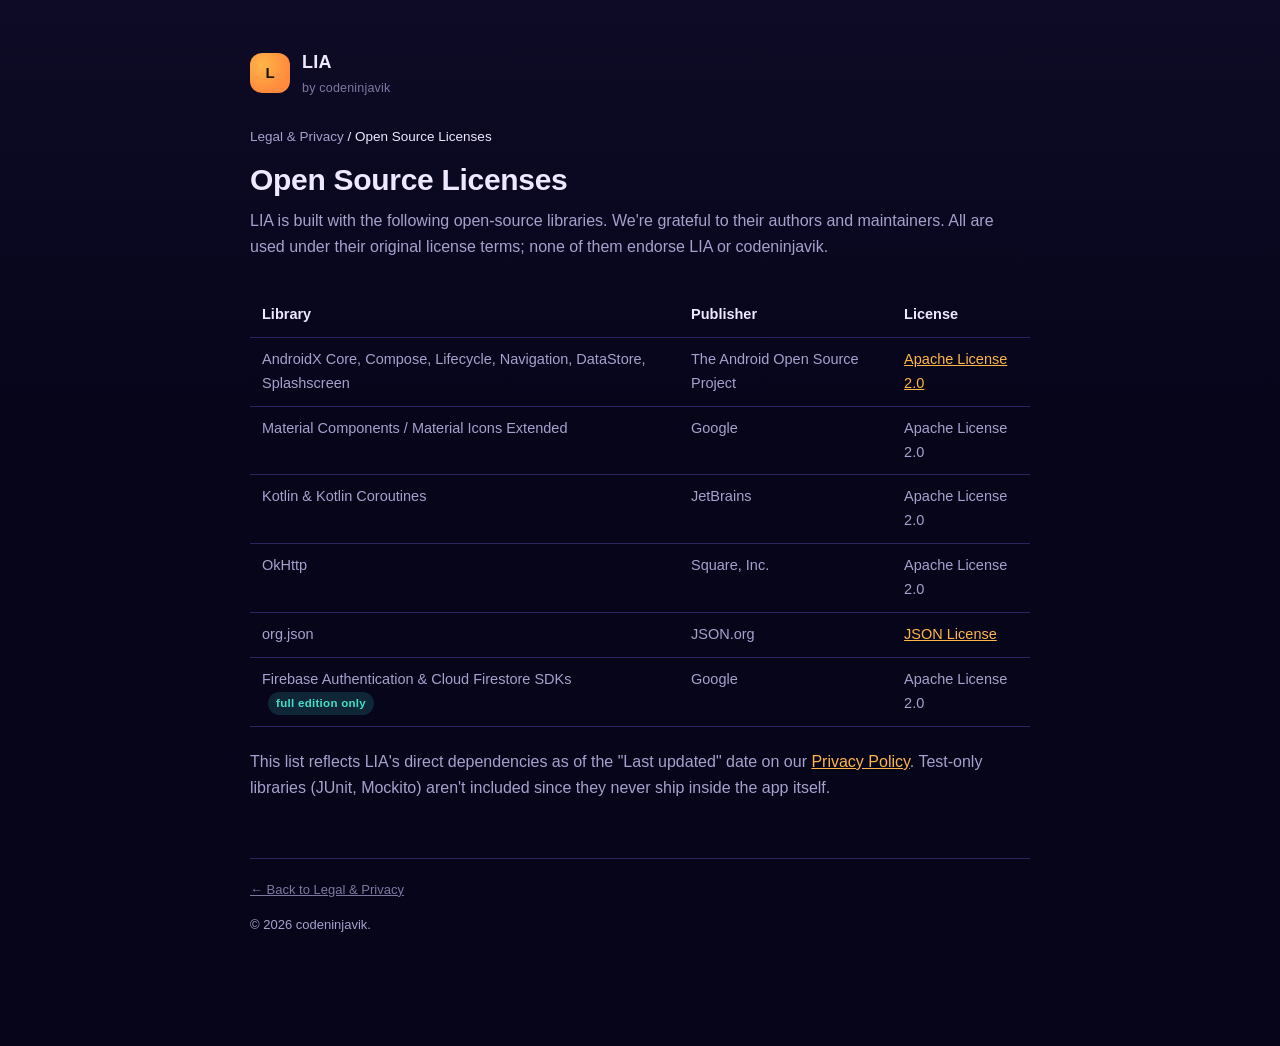
==== oss-licenses.html @ b2ff8216 "Add Open Source Licenses page Co-Authored-By: Claude Opus 5.5 <noreply@anthropic.com>" ====
<!doctype html>
<html lang="en">
<head>
<meta charset="utf-8">
<meta name="viewport" content="width=device-width, initial-scale=1">
<title>Open Source Licenses — LIA</title>
<meta name="description" content="Open-source libraries used in the LIA Android app and their licenses.">
<link rel="stylesheet" href="style.css">
</head>
<body>
<div class="wrap">
  <header class="top">
    <div class="mark">L</div>
    <div class="brand">LIA<small>by codeninjavik</small></div>
  </header>
  <nav class="crumbs"><a href="index.html">Legal &amp; Privacy</a> / Open Source Licenses</nav>

  <h1>Open Source Licenses</h1>
  <p class="lede">LIA is built with the following open-source libraries. We're grateful to
  their authors and maintainers. All are used under their original license terms; none of them
  endorse LIA or codeninjavik.</p>

  <table>
    <tr><th>Library</th><th>Publisher</th><th>License</th></tr>
    <tr><td>AndroidX Core, Compose, Lifecycle, Navigation, DataStore, Splashscreen</td><td>The Android Open Source Project</td><td><a href="https://www.apache.org/licenses/LICENSE-2.0" target="_blank" rel="noopener">Apache License 2.0</a></td></tr>
    <tr><td>Material Components / Material Icons Extended</td><td>Google</td><td>Apache License 2.0</td></tr>
    <tr><td>Kotlin &amp; Kotlin Coroutines</td><td>JetBrains</td><td>Apache License 2.0</td></tr>
    <tr><td>OkHttp</td><td>Square, Inc.</td><td>Apache License 2.0</td></tr>
    <tr><td>org.json</td><td>JSON.org</td><td><a href="https://json.org/license.html" target="_blank" rel="noopener">JSON License</a></td></tr>
    <tr><td>Firebase Authentication &amp; Cloud Firestore SDKs <span class="flavor-tag direct">full edition only</span></td><td>Google</td><td>Apache License 2.0</td></tr>
  </table>

  <p>This list reflects LIA's direct dependencies as of the "Last updated" date on our
  <a href="privacy-policy.html">Privacy Policy</a>. Test-only libraries (JUnit, Mockito) aren't
  included since they never ship inside the app itself.</p>

  <footer>
    <p><a href="index.html">← Back to Legal &amp; Privacy</a></p>
    <p>© 2026 codeninjavik.</p>
  </footer>
</div>
</body>
</html>
---- style.css ----
:root {
  --bg: #06051a; --bg-top: #0e0b26; --surface: #14113a; --border: #2a2560;
  --text: #eee9ff; --text-secondary: #a7a0cc; --text-tertiary: #7d78a0;
  --accent: #ffb547; --accent-2: #ff8a3d; --success: #3fe0d0; --error: #ff7a85;
  --radius: 16px; --maxw: 820px;
}
* { box-sizing: border-box; }
html { scroll-behavior: smooth; }
body {
  margin: 0; background: linear-gradient(180deg, var(--bg-top), var(--bg) 420px);
  color: var(--text); font: 16px/1.65 -apple-system, "Segoe UI", Roboto, "Noto Sans", Arial, sans-serif;
  -webkit-font-smoothing: antialiased;
}
.wrap { max-width: var(--maxw); margin: 0 auto; padding: 48px 20px 96px; }
header.top { display: flex; align-items: center; gap: 12px; margin-bottom: 8px; }
.mark {
  width: 40px; height: 40px; border-radius: 12px; flex: none;
  background: radial-gradient(circle at 30% 30%, var(--accent), var(--accent-2) 70%);
  display: flex; align-items: center; justify-content: center;
  font-weight: 800; color: #1e1405; font-size: 15px;
}
.brand { font-weight: 700; font-size: 18px; letter-spacing: 0.2px; }
.brand small { display: block; font-weight: 400; font-size: 12.5px; color: var(--text-tertiary); }
nav.crumbs { margin: 28px 0 6px; font-size: 13.5px; }
nav.crumbs a { color: var(--text-secondary); text-decoration: none; }
nav.crumbs a:hover { color: var(--accent); }
h1 { font-size: 30px; letter-spacing: -0.3px; margin: 6px 0 4px; }
.updated { color: var(--text-tertiary); font-size: 13.5px; margin-bottom: 28px; }
.lede { color: var(--text-secondary); font-size: 16px; margin-bottom: 32px; }
h2 { font-size: 19px; margin: 40px 0 12px; padding-top: 4px; border-top: 1px solid var(--border); padding-top: 20px; }
h2:first-of-type { border-top: none; padding-top: 0; }
h3 { font-size: 15.5px; color: var(--text); margin: 20px 0 8px; }
p { color: var(--text-secondary); margin: 0 0 14px; }
ul, ol { color: var(--text-secondary); padding-left: 22px; margin: 0 0 14px; }
li { margin-bottom: 6px; }
strong { color: var(--text); }
a { color: var(--accent); }
code { background: rgba(255,255,255,0.06); padding: 2px 6px; border-radius: 6px; font-size: 0.9em; }
table { width: 100%; border-collapse: collapse; margin: 12px 0 22px; font-size: 14.5px; }
th, td { text-align: left; padding: 10px 12px; border-bottom: 1px solid var(--border); color: var(--text-secondary); vertical-align: top; }
th { color: var(--text); font-weight: 600; }
.card {
  background: linear-gradient(180deg, var(--surface), rgba(20,17,58,0.6));
  border: 1px solid var(--border); border-radius: var(--radius); padding: 18px 20px; margin: 18px 0;
}
.card.notice { border-color: rgba(255,181,71,0.35); }
.card.notice p { color: var(--text); }
.pill-row { display: flex; flex-wrap: wrap; gap: 10px; margin: 22px 0 8px; }
.pill {
  display: inline-flex; align-items: center; padding: 10px 16px; border-radius: 999px;
  background: var(--surface); border: 1px solid var(--border); color: var(--text); text-decoration: none; font-size: 14px;
}
.pill:hover { border-color: var(--accent); color: var(--accent); }
footer { margin-top: 56px; padding-top: 20px; border-top: 1px solid var(--border); color: var(--text-tertiary); font-size: 13px; }
footer a { color: var(--text-tertiary); }
.flavor-tag {
  display: inline-block; font-size: 11.5px; font-weight: 700; letter-spacing: 0.3px;
  padding: 2px 8px; border-radius: 999px; margin-left: 6px; vertical-align: 1px;
}
.flavor-tag.direct { background: rgba(63,224,208,0.15); color: var(--success); }
.flavor-tag.play { background: rgba(255,181,71,0.15); color: var(--accent); }
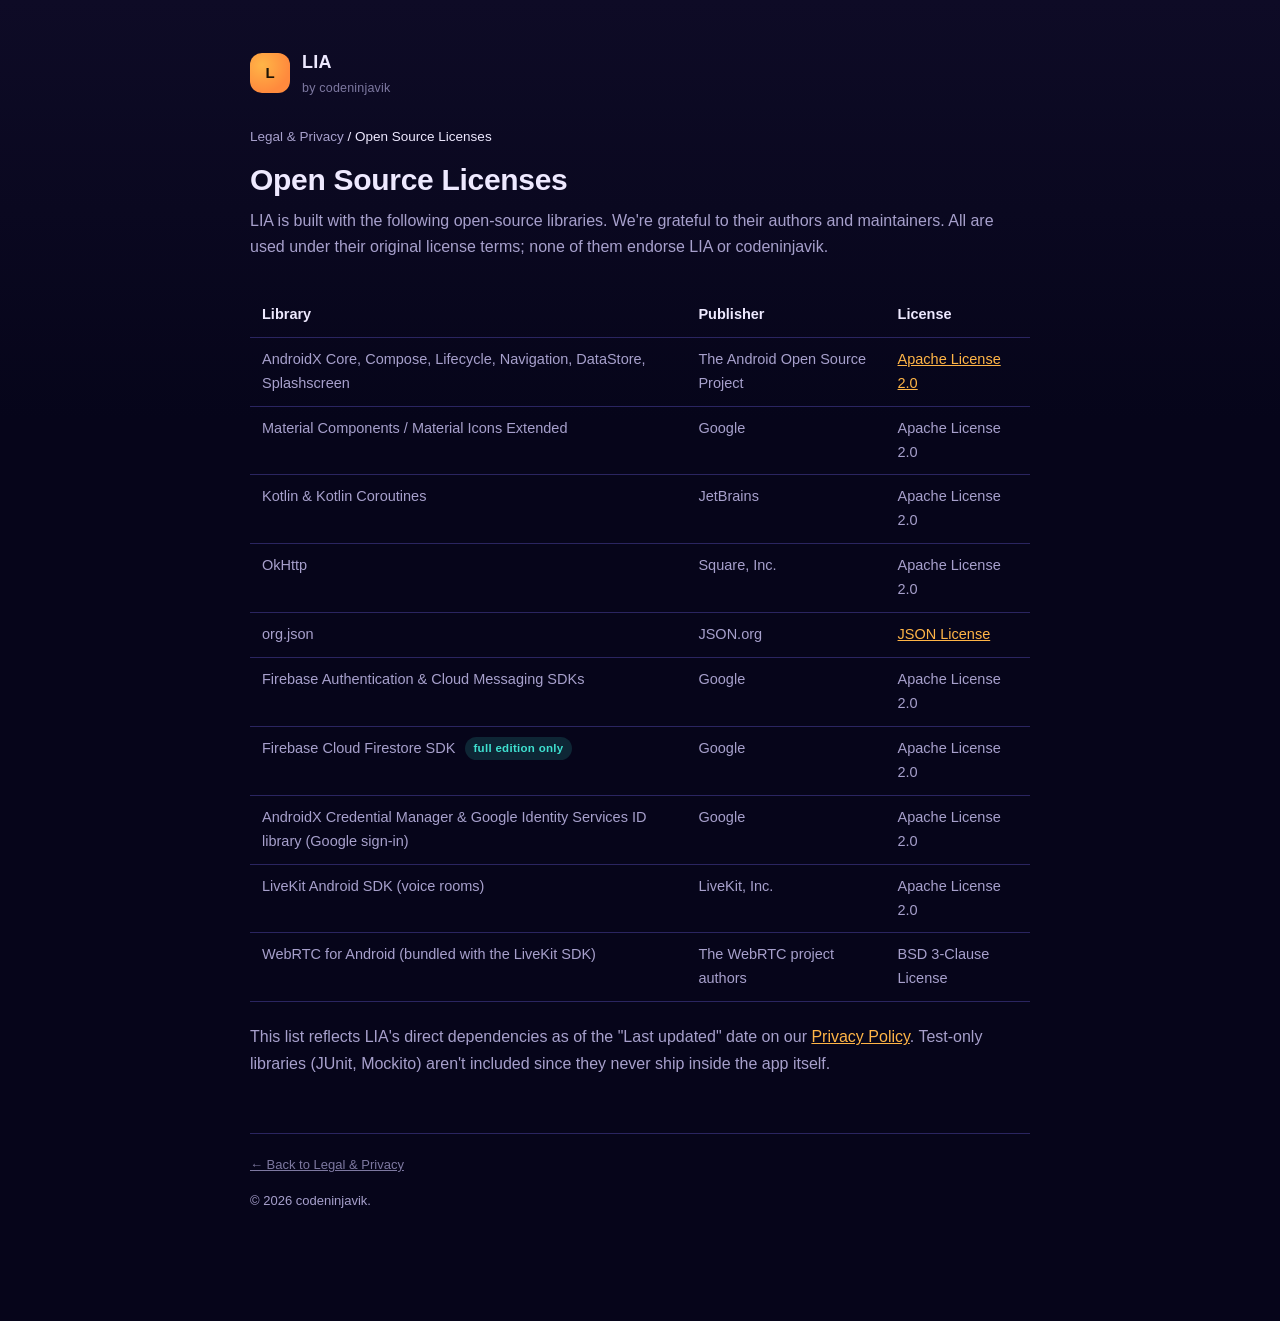
==== commit 236fa532: "Policy update: LIA accounts, voice rooms, share links, screen sharing, voice keyboard, account delet" ====
--- a/oss-licenses.html
+++ b/oss-licenses.html
@@ -27,7 +27,11 @@
     <tr><td>Kotlin &amp; Kotlin Coroutines</td><td>JetBrains</td><td>Apache License 2.0</td></tr>
     <tr><td>OkHttp</td><td>Square, Inc.</td><td>Apache License 2.0</td></tr>
     <tr><td>org.json</td><td>JSON.org</td><td><a href="https://json.org/license.html" target="_blank" rel="noopener">JSON License</a></td></tr>
-    <tr><td>Firebase Authentication &amp; Cloud Firestore SDKs <span class="flavor-tag direct">full edition only</span></td><td>Google</td><td>Apache License 2.0</td></tr>
+    <tr><td>Firebase Authentication &amp; Cloud Messaging SDKs</td><td>Google</td><td>Apache License 2.0</td></tr>
+    <tr><td>Firebase Cloud Firestore SDK <span class="flavor-tag direct">full edition only</span></td><td>Google</td><td>Apache License 2.0</td></tr>
+    <tr><td>AndroidX Credential Manager &amp; Google Identity Services ID library (Google sign-in)</td><td>Google</td><td>Apache License 2.0</td></tr>
+    <tr><td>LiveKit Android SDK (voice rooms)</td><td>LiveKit, Inc.</td><td>Apache License 2.0</td></tr>
+    <tr><td>WebRTC for Android (bundled with the LiveKit SDK)</td><td>The WebRTC project authors</td><td>BSD 3-Clause License</td></tr>
   </table>
 
   <p>This list reflects LIA's direct dependencies as of the "Last updated" date on our
